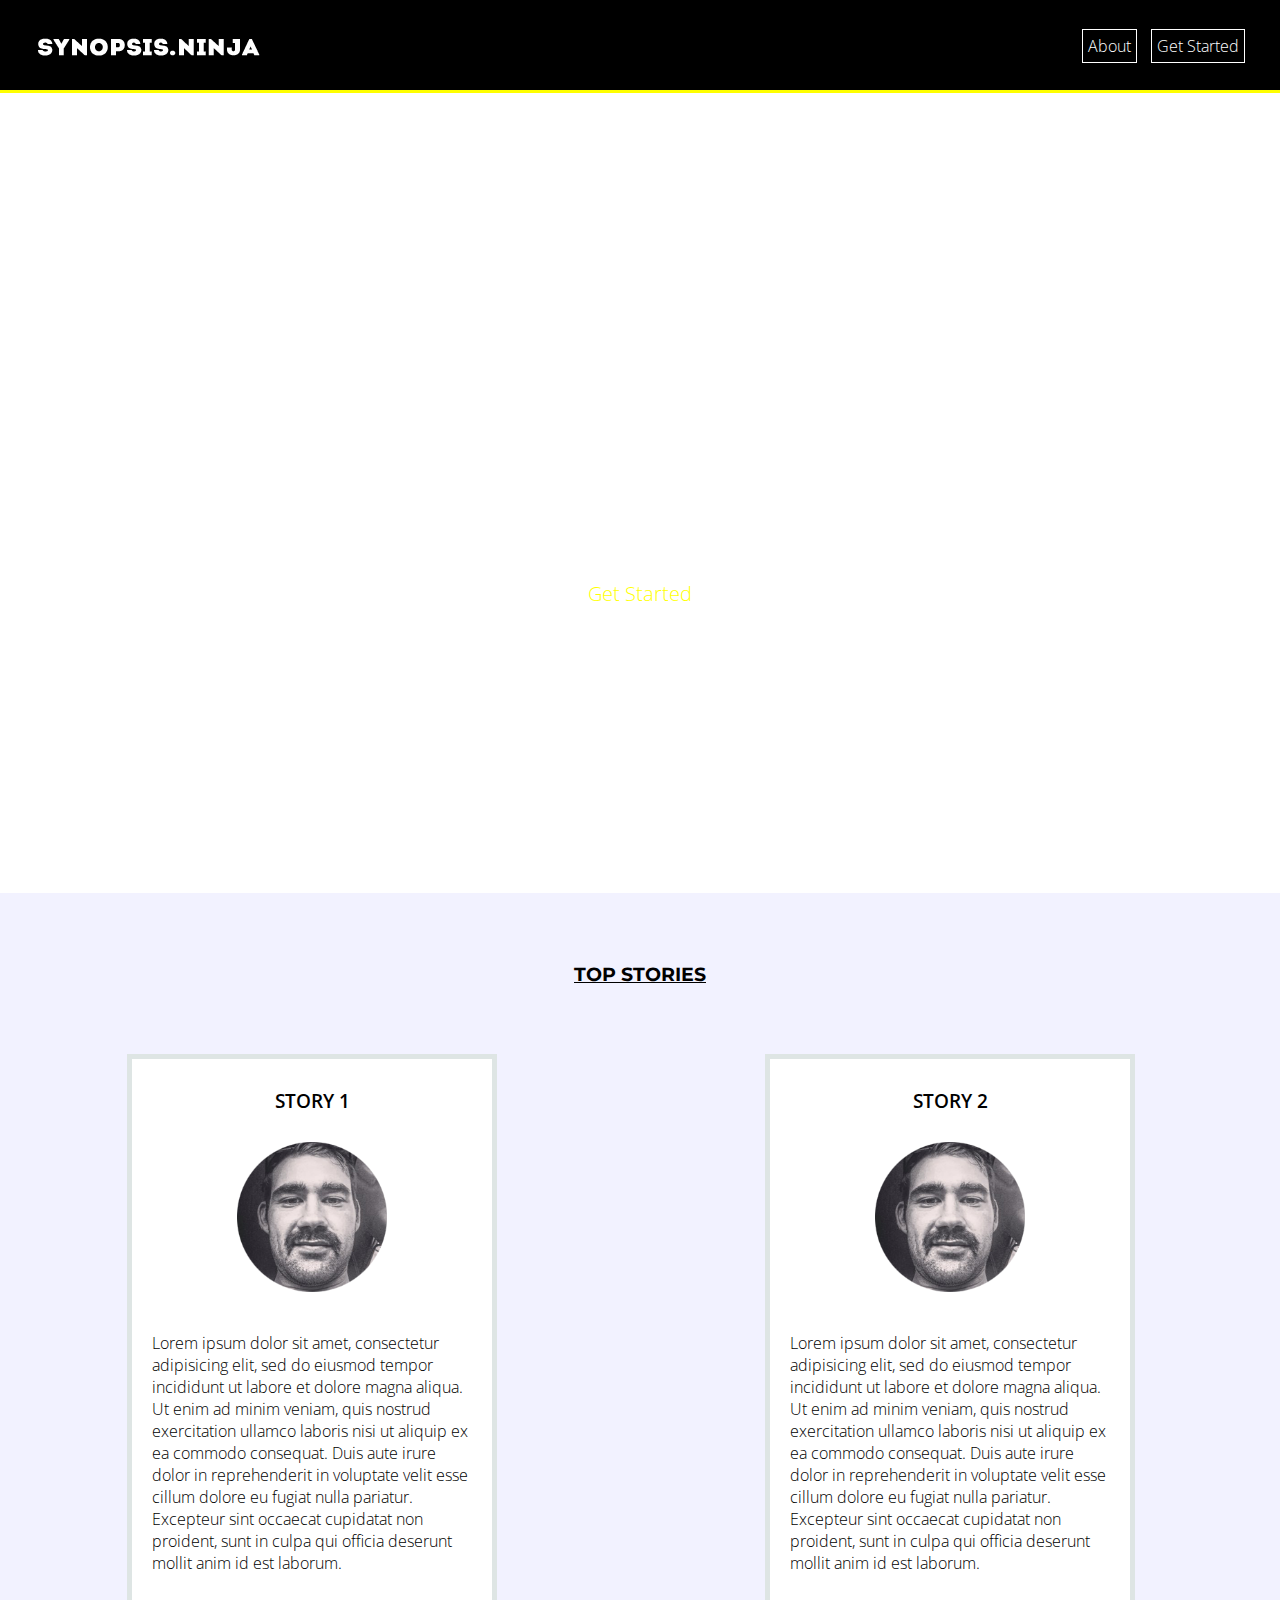
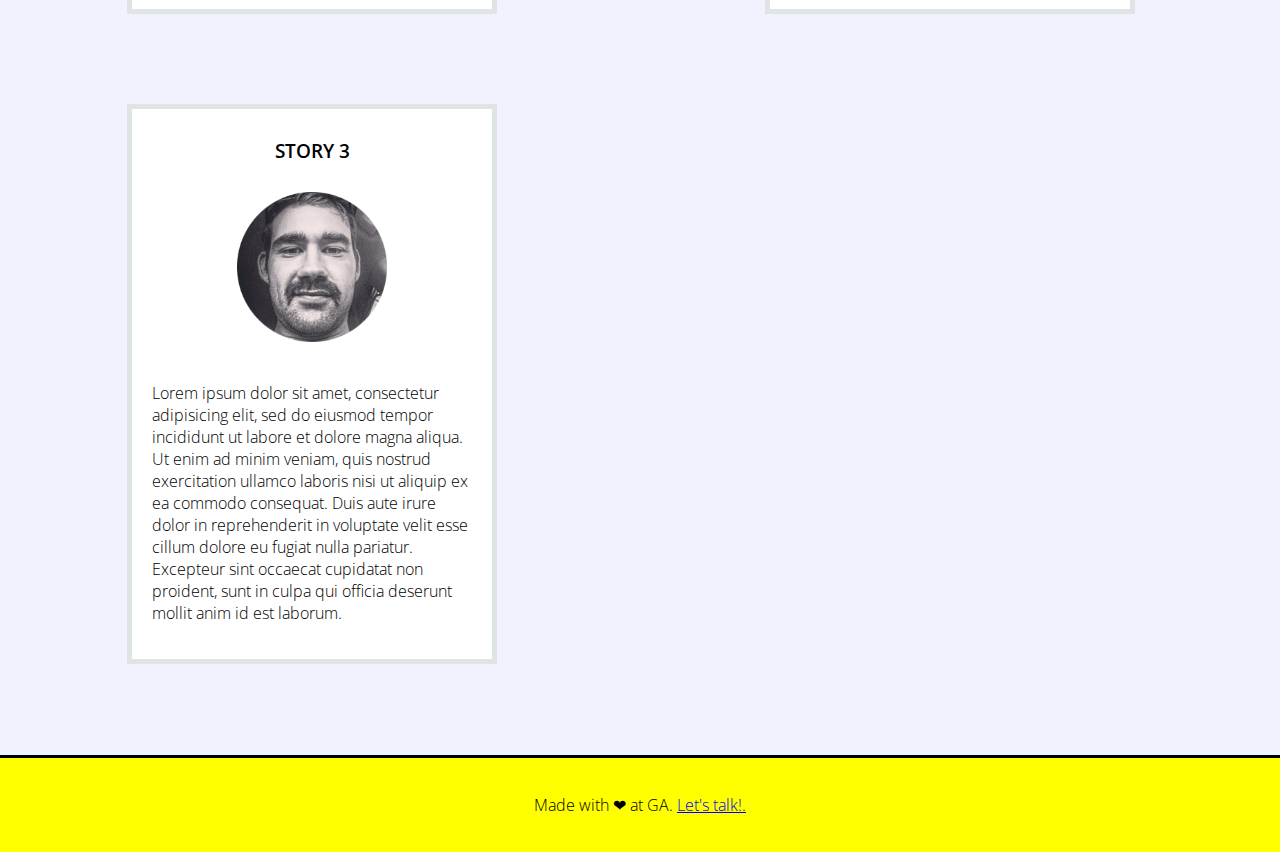
==== unit_3/index.html @ ac532c5b "Unit_3_homepage_v1" ====
<!DOCTYPE html>
<html>
<head>
	<link rel="stylesheet" type="text/css" href="css/style.css">
	<link href='https://fonts.googleapis.com/css?family=Open+Sans:400,300,300italic,600,700,800|Montserrat:400,700' rel='stylesheet' type='text/css'>
	<title>synopsis.ninja</title>
</head>

<body>

<header>

<div class="header">

	<img id="header_logo" <a href="index.html" src="images/logo.png" alt="logo" title="synopsis.ninja logo"></a>

	<ul id="header_nav_menu">
		<li><a href="#">About</a></li>
		<li><a href="#">Get Started</a></li>
	</ul>
	
</div>

</header>



<div class="landing_top">

	<h3 id="slogan"> Cutting long stories, short. </h3>

	<p id="landing_top_para"> Write, share and sell your short stories.</p>

	<a class="cta_button" href="..."> Get Started </a>

</div>

<div class="top_story_bar">

	<h3 id="top_story_header"> TOP STORIES </h3>

		<div class="top_story_1">
	
		<h3>Story 1</h3>
		<img class="top_story_img" src="images/top_story_img.png" alt="profile" title="customer profile pic">
		<p class="top_story_synopsis">Lorem ipsum dolor sit amet, consectetur adipisicing elit, sed do eiusmod
		tempor incididunt ut labore et dolore magna aliqua. Ut enim ad minim veniam,
		quis nostrud exercitation ullamco laboris nisi ut aliquip ex ea commodo
		consequat. Duis aute irure dolor in reprehenderit in voluptate velit esse
		cillum dolore eu fugiat nulla pariatur. Excepteur sint occaecat cupidatat non
		proident, sunt in culpa qui officia deserunt mollit anim id est laborum. </p>

		</div>

		<div class="top_story_1">
	
		<h3 class"top_story_h3">Story 2</h3>
		<img class="top_story_img" src="images/top_story_img.png" alt="profile" title="customer profile pic">
		<p>Lorem ipsum dolor sit amet, consectetur adipisicing elit, sed do eiusmod
		tempor incididunt ut labore et dolore magna aliqua. Ut enim ad minim veniam,
		quis nostrud exercitation ullamco laboris nisi ut aliquip ex ea commodo
		consequat. Duis aute irure dolor in reprehenderit in voluptate velit esse
		cillum dolore eu fugiat nulla pariatur. Excepteur sint occaecat cupidatat non
		proident, sunt in culpa qui officia deserunt mollit anim id est laborum. </p>

		</div>

		<div class="top_story_1">
	
		<h3>Story 3</h3>
		<img class="top_story_img" src="images/top_story_img.png" alt="profile" title="customer profile pic">
		<p>Lorem ipsum dolor sit amet, consectetur adipisicing elit, sed do eiusmod
		tempor incididunt ut labore et dolore magna aliqua. Ut enim ad minim veniam,
		quis nostrud exercitation ullamco laboris nisi ut aliquip ex ea commodo
		consequat. Duis aute irure dolor in reprehenderit in voluptate velit esse
		cillum dolore eu fugiat nulla pariatur. Excepteur sint occaecat cupidatat non
		proident, sunt in culpa qui officia deserunt mollit anim id est laborum. </p>

		</div>

</div>

<footer>
	
<p>Made with &#10084; at GA. <a href="mailto:bryan21@live.com.au">Let's talk!.</p> 

</footer>

</body>

</html>
---- unit_3/css/style.css ----
body {
	padding: 0;
	margin:0

}
header {
	height: 90px;
	width: 100%;
	background-color: black;
	border-bottom: yellow;
	border-bottom-style: solid;
}

#header_logo {
	float: left;
	padding: 30px;
}

#header_nav_menu {
	font-family: "Open Sans", sans-serif;
	font-weight: 300;
	list-style-type: none;
	text-align: right;
	padding:30px;
	margin: 0px;
}

#header_nav_menu li {
	display: inline-block;
	padding-top: 5px
}

#header_nav_menu a {
	text-decoration: none;
	color: white;
	padding: 5px;
	margin: 5px;
	border:1px;
	border-color: white;
	border-style: solid;
}

#header_nav_menu a:hover{
	font-weight:500;
	color: yellow;
}

.landing_top {
	height: 800px;
	background-image: url("/Users/brentryan/Documents/GA Web Design Course 2016/UNIT 3 - Principle of HTML & CSS/images/landing_image_left.jpg");
	background-size: 2400px 1900px;
	background-repeat: no-repeat;
	text-align: center;

}

#slogan {
	margin:0;
	padding-top: 300px;
	text-align: center;
	font-family: "Montserrat", sans-serif;
	color: white;
	font-weight: 700;
	font-size: 70px

}

#landing_top_para {
	font-family: "Open Sans", sans-serif;
	font-weight: 600;
	font-size: 30px;
	color: white;
	text-align: center;
}

.cta_button {

	margin: 5px;
	padding: 5px;
	border-color: white;
	border-style: solid;
	border-width:1px;
	text-decoration: none;
	color: yellow;
	font-family: "Open Sans", sans-serif;
	font-weight: 300;
	font-size: 20px;

}
	
.cta_button:hover {
	font-weight:500;
	color: yellow;
	border-color: black;
	background-color: black;

}

.top_story_bar {
	background-color:#F2F2FF;
	padding:1px;
	text-decoration:underline;
	overflow: hidden;

}
	
#top_story_header{
	font-family: "Montserrat", sans-serif;
	font-size: 400;
	text-align: center;
	color: black;
	padding: 50px;

}

.top_story_1{
	float: left;
	margin-right:142px;
	margin-bottom: 90px;
	margin-left:126px;
	margin-bottom: 90px;
	height: 550px;
	width:360px;
	border-color: #DEE5E4;
	border-style: solid;
	border-width:5px;
	color:black;
	background-color: white;

}

.top_story_1 h3{
	font-family: "Open Sans", sans-serif;
	font-weight: 600;
	text-align: center;
	text-transform: uppercase;
	padding-top:10px;
}


.top_story_img {
	padding-top:10px;
	padding-left: 105px;
	height:150px;
	width: 150px;
}

.top_story_1 p {
	font-family: "Open Sans", sans-serif;
	font-size: 100;
	font-weight: 300;
	padding: 20px;


	
}
footer {
	font-family: "Open Sans", sans-serif;
	font-weight: 300;
	text-align: center;
	padding: 20px;
	background-color: yellow;
	border-top: black;
	border-top-style: solid;

}
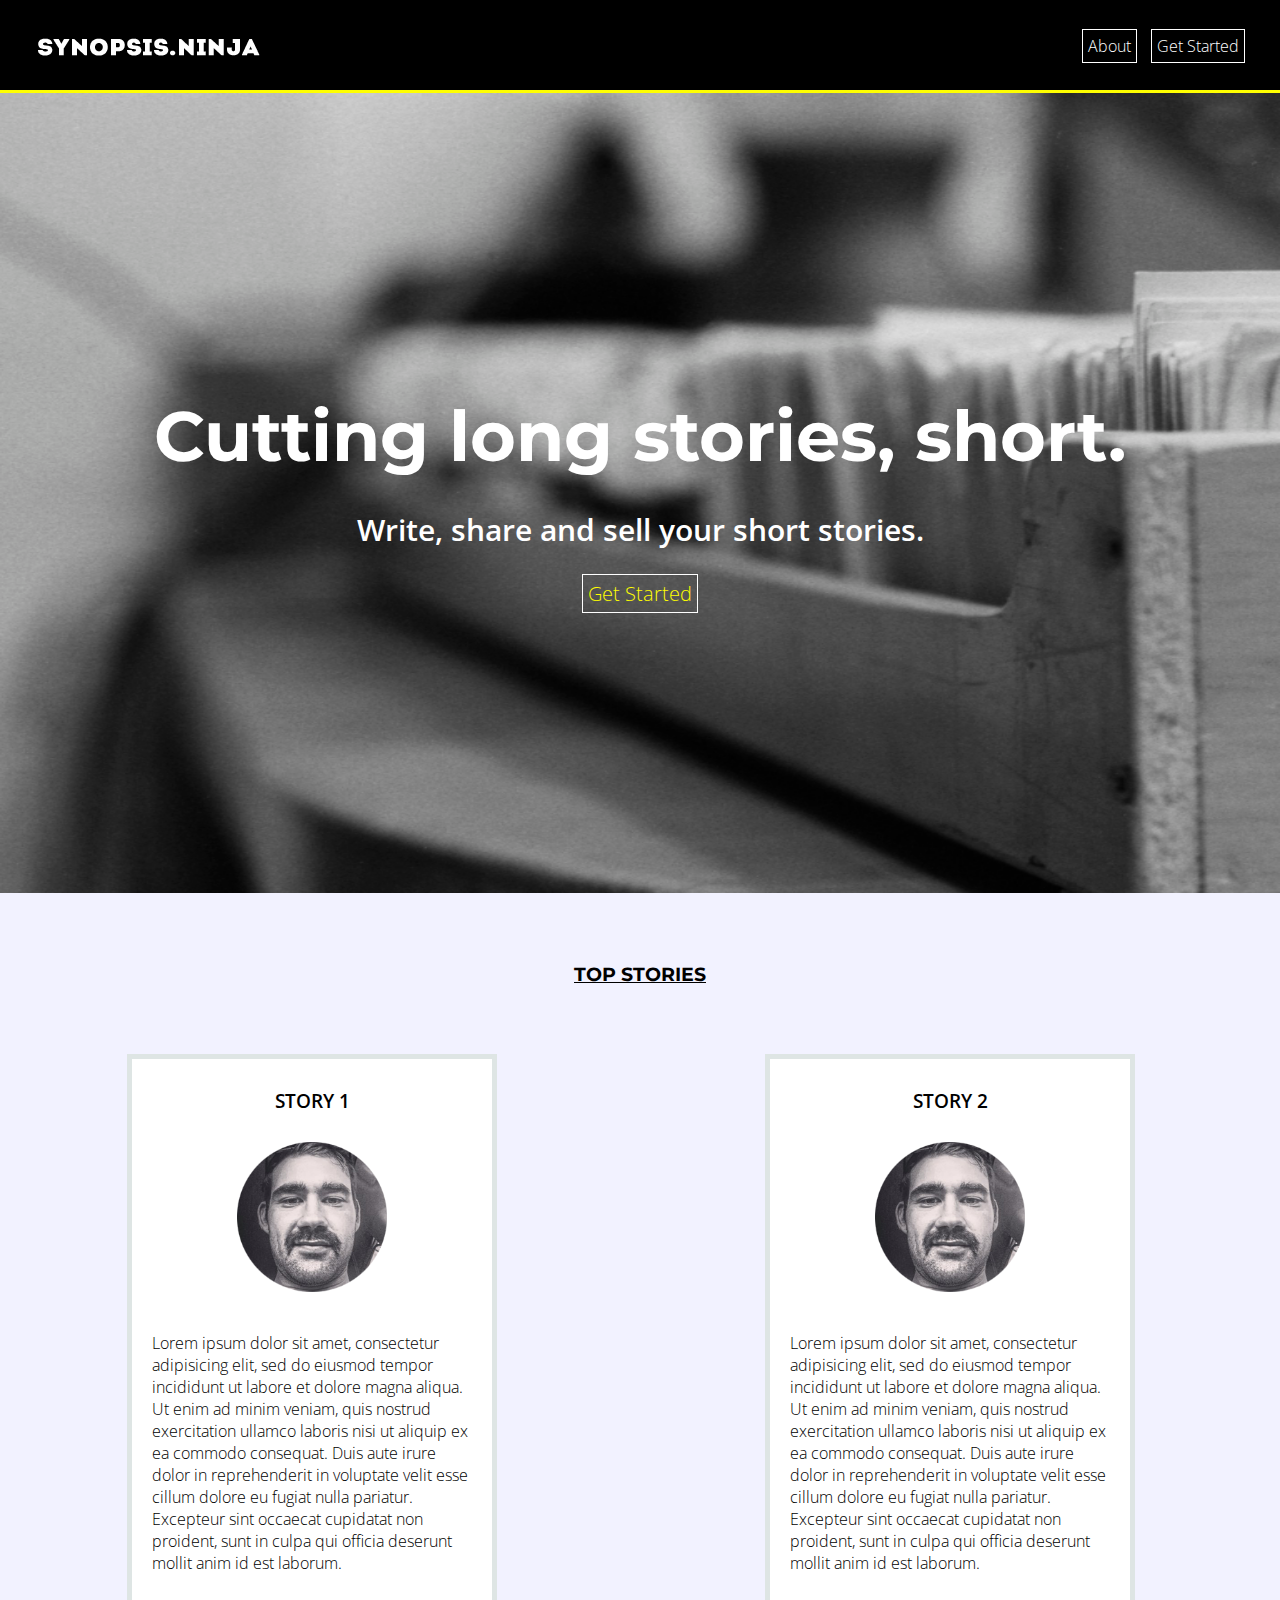
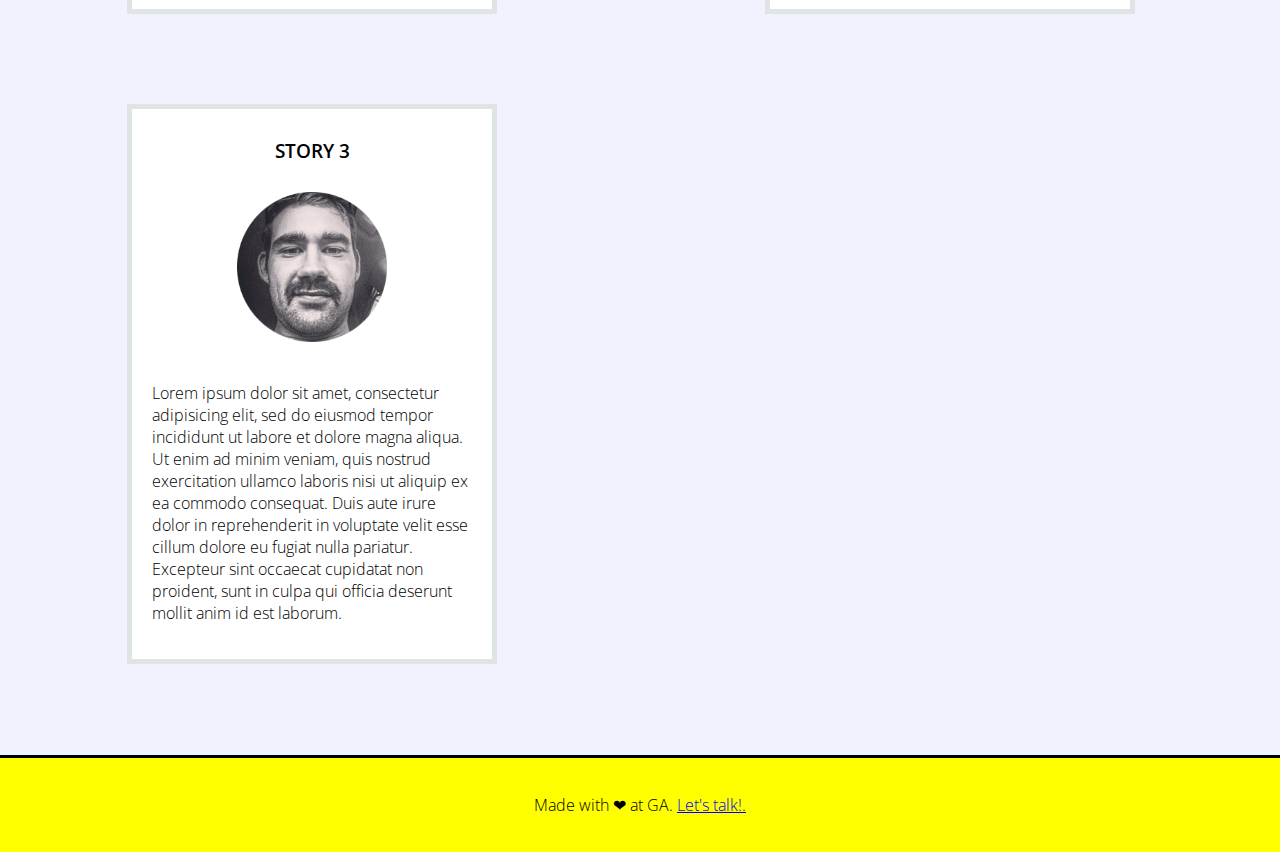
==== commit 1d6c5f8f: "unit_3_homepage_v3" ====
--- a/unit_3/index.html
+++ b/unit_3/index.html
@@ -12,7 +12,7 @@
 
 <div class="header">
 
-	<img id="header_logo" <a href="index.html" src="images/logo.png" alt="logo" title="synopsis.ninja logo"></a>
+	<img id="header_logo" <a href="index.html" src="css/images/logo.png" alt="logo" title="synopsis.ninja logo"></a>
 
 	<ul id="header_nav_menu">
 		<li><a href="#">About</a></li>
@@ -42,7 +42,7 @@
 		<div class="top_story_1">
 	
 		<h3>Story 1</h3>
-		<img class="top_story_img" src="images/top_story_img.png" alt="profile" title="customer profile pic">
+		<img class="top_story_img" src="css/images/top_story_img.png" alt="profile" title="customer profile pic">
 		<p class="top_story_synopsis">Lorem ipsum dolor sit amet, consectetur adipisicing elit, sed do eiusmod
 		tempor incididunt ut labore et dolore magna aliqua. Ut enim ad minim veniam,
 		quis nostrud exercitation ullamco laboris nisi ut aliquip ex ea commodo
@@ -55,7 +55,7 @@
 		<div class="top_story_1">
 	
 		<h3 class"top_story_h3">Story 2</h3>
-		<img class="top_story_img" src="images/top_story_img.png" alt="profile" title="customer profile pic">
+		<img class="top_story_img" src="css/images/top_story_img.png" alt="profile" title="customer profile pic">
 		<p>Lorem ipsum dolor sit amet, consectetur adipisicing elit, sed do eiusmod
 		tempor incididunt ut labore et dolore magna aliqua. Ut enim ad minim veniam,
 		quis nostrud exercitation ullamco laboris nisi ut aliquip ex ea commodo
@@ -68,7 +68,7 @@
 		<div class="top_story_1">
 	
 		<h3>Story 3</h3>
-		<img class="top_story_img" src="images/top_story_img.png" alt="profile" title="customer profile pic">
+		<img class="top_story_img" src="css/images/top_story_img.png" alt="profile" title="customer profile pic">
 		<p>Lorem ipsum dolor sit amet, consectetur adipisicing elit, sed do eiusmod
 		tempor incididunt ut labore et dolore magna aliqua. Ut enim ad minim veniam,
 		quis nostrud exercitation ullamco laboris nisi ut aliquip ex ea commodo
--- a/unit_3/css/style.css
+++ b/unit_3/css/style.css
@@ -49,8 +49,8 @@
 
 .landing_top {
 	height: 800px;
-	background-image: url("/Users/brentryan/Documents/GA Web Design Course 2016/UNIT 3 - Principle of HTML & CSS/images/landing_image_left.jpg");
-	background-size: 2400px 1900px;
+	background-image: url("images/landing.png");
+	background-size: 2000px 1000px;
 	background-repeat: no-repeat;
 	text-align: center;
 
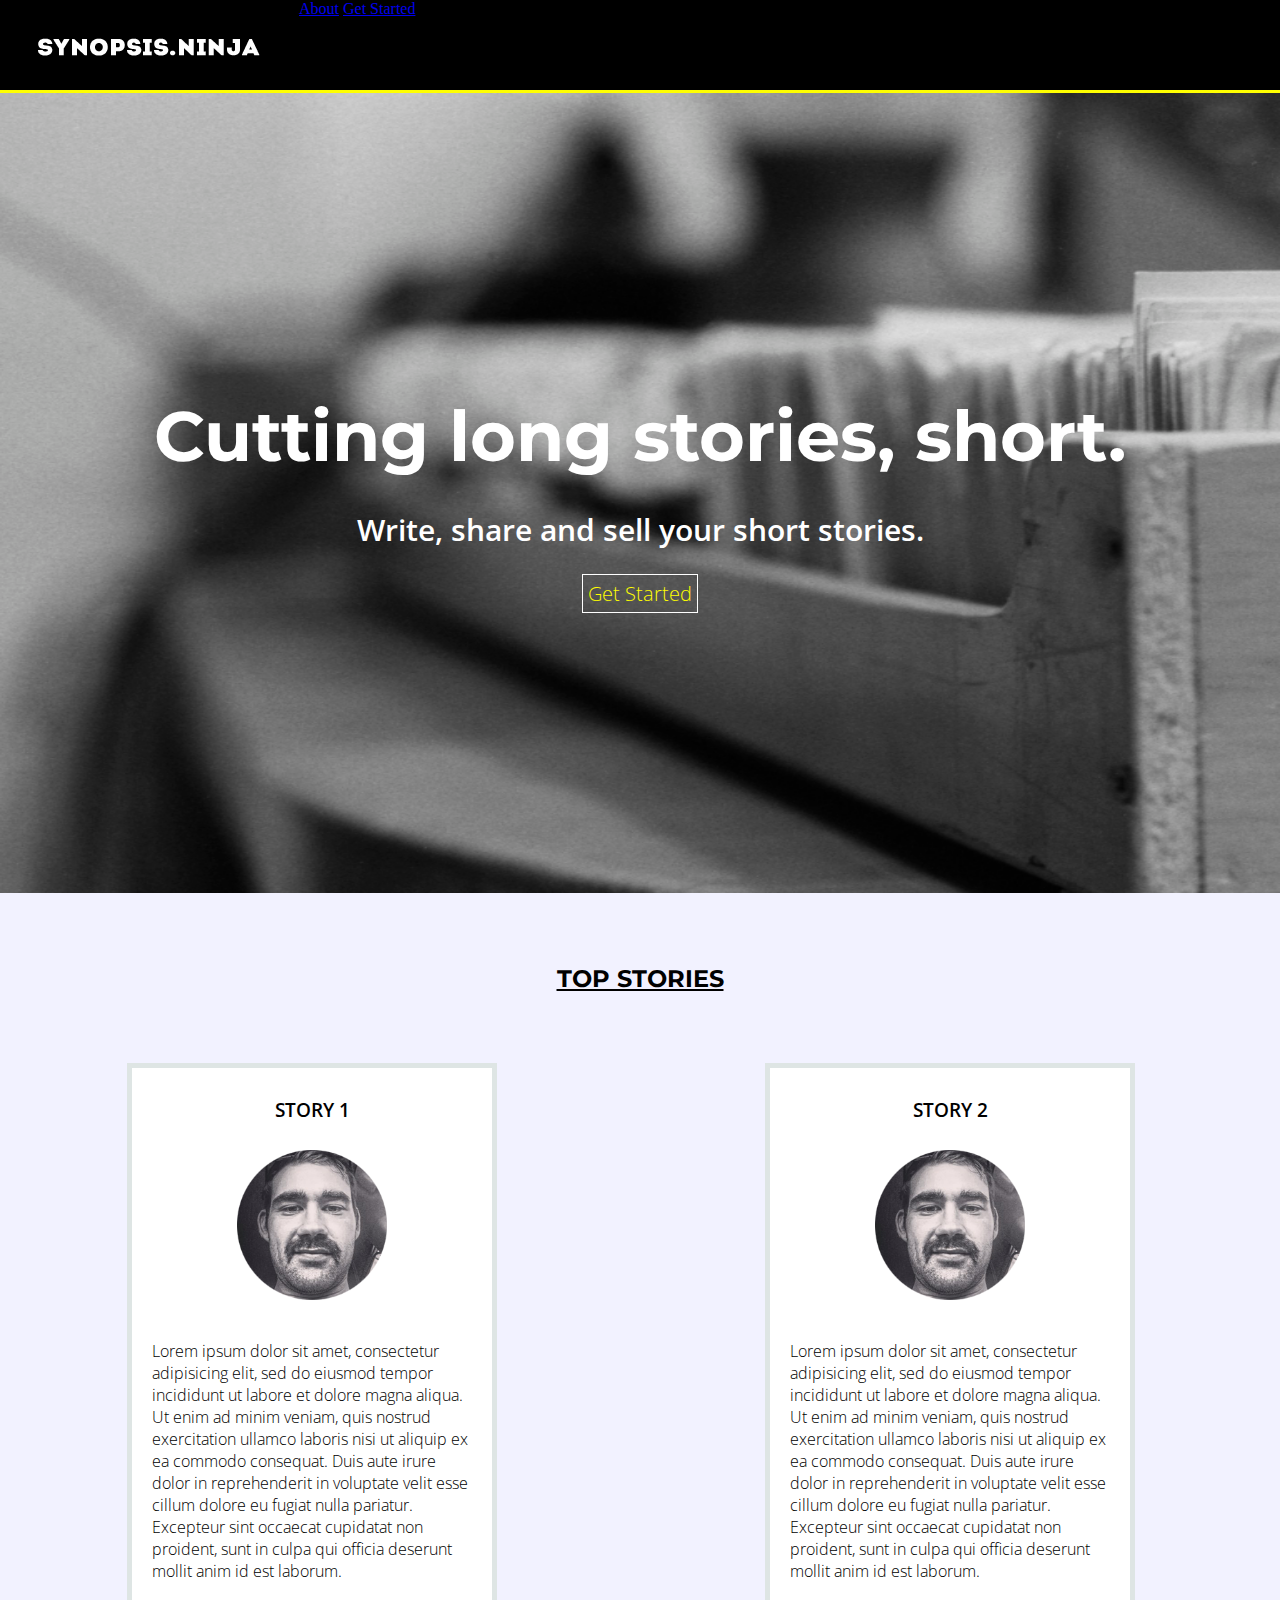
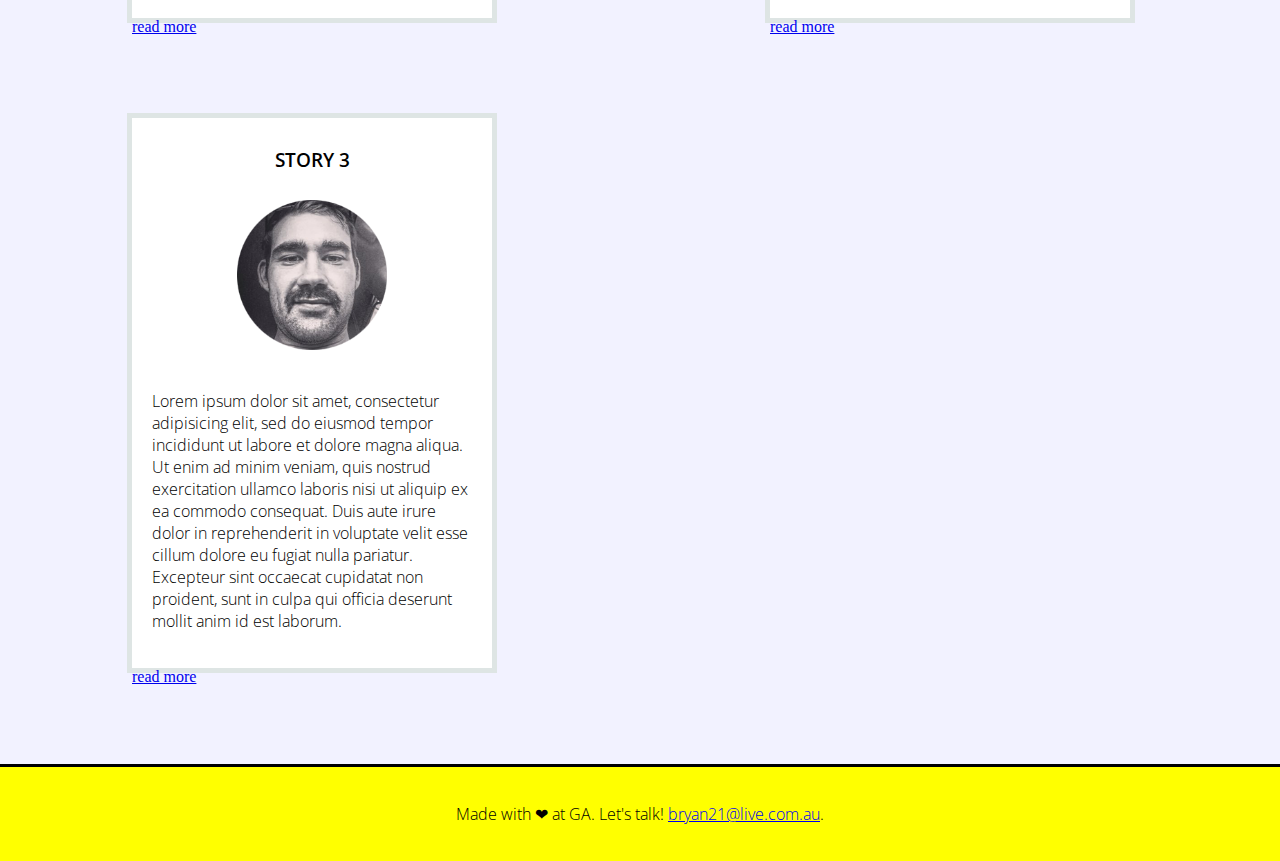
==== commit 75b6712f: "Update index.html" ====
--- a/unit_3/index.html
+++ b/unit_3/index.html
@@ -5,89 +5,57 @@
 	<link href='https://fonts.googleapis.com/css?family=Open+Sans:400,300,300italic,600,700,800|Montserrat:400,700' rel='stylesheet' type='text/css'>
 	<title>synopsis.ninja</title>
 </head>
-
 <body>
-
-<header>
-
-<div class="header">
-
-	<img id="header_logo" <a href="index.html" src="css/images/logo.png" alt="logo" title="synopsis.ninja logo"></a>
-
-	<ul id="header_nav_menu">
-		<li><a href="#">About</a></li>
-		<li><a href="#">Get Started</a></li>
-	</ul>
-	
-</div>
-
-</header>
-
-
-
-<div class="landing_top">
-
-	<h3 id="slogan"> Cutting long stories, short. </h3>
-
-	<p id="landing_top_para"> Write, share and sell your short stories.</p>
-
-	<a class="cta_button" href="..."> Get Started </a>
-
-</div>
-
-<div class="top_story_bar">
-
-	<h3 id="top_story_header"> TOP STORIES </h3>
-
-		<div class="top_story_1">
-	
-		<h3>Story 1</h3>
-		<img class="top_story_img" src="css/images/top_story_img.png" alt="profile" title="customer profile pic">
-		<p class="top_story_synopsis">Lorem ipsum dolor sit amet, consectetur adipisicing elit, sed do eiusmod
-		tempor incididunt ut labore et dolore magna aliqua. Ut enim ad minim veniam,
-		quis nostrud exercitation ullamco laboris nisi ut aliquip ex ea commodo
-		consequat. Duis aute irure dolor in reprehenderit in voluptate velit esse
-		cillum dolore eu fugiat nulla pariatur. Excepteur sint occaecat cupidatat non
-		proident, sunt in culpa qui officia deserunt mollit anim id est laborum. </p>
-
-		</div>
-
-		<div class="top_story_1">
-	
-		<h3 class"top_story_h3">Story 2</h3>
-		<img class="top_story_img" src="css/images/top_story_img.png" alt="profile" title="customer profile pic">
-		<p>Lorem ipsum dolor sit amet, consectetur adipisicing elit, sed do eiusmod
-		tempor incididunt ut labore et dolore magna aliqua. Ut enim ad minim veniam,
-		quis nostrud exercitation ullamco laboris nisi ut aliquip ex ea commodo
-		consequat. Duis aute irure dolor in reprehenderit in voluptate velit esse
-		cillum dolore eu fugiat nulla pariatur. Excepteur sint occaecat cupidatat non
-		proident, sunt in culpa qui officia deserunt mollit anim id est laborum. </p>
-
-		</div>
-
-		<div class="top_story_1">
-	
-		<h3>Story 3</h3>
-		<img class="top_story_img" src="css/images/top_story_img.png" alt="profile" title="customer profile pic">
-		<p>Lorem ipsum dolor sit amet, consectetur adipisicing elit, sed do eiusmod
-		tempor incididunt ut labore et dolore magna aliqua. Ut enim ad minim veniam,
-		quis nostrud exercitation ullamco laboris nisi ut aliquip ex ea commodo
-		consequat. Duis aute irure dolor in reprehenderit in voluptate velit esse
-		cillum dolore eu fugiat nulla pariatur. Excepteur sint occaecat cupidatat non
-		proident, sunt in culpa qui officia deserunt mollit anim id est laborum. </p>
-
-		</div>
-
-</div>
-
-<footer>
-	
-<p>Made with &#10084; at GA. <a href="mailto:bryan21@live.com.au">Let's talk!.</p> 
-
-</footer>
-
+	<header class="clearfix">
+		<a href="index.html"></a><img id="header_logo" src="css/images/logo.png" alt="synopsis.ninja logo"></a>
+		<nav>
+			<a href="#">About</a>
+			<a href="#">Get Started</a>
+		</nav>
+	</header>
+	<section class="landing_top">
+		<h1 id="slogan"> Cutting long stories, short. </h1>
+		<p id="landing_top_para"> Write, share and sell your short stories.</p>
+		<a class="cta_button" href="#"> Get Started </a>
+	</section>
+	<section class="top_story_bar">
+		<h2 id="top_story_header"> TOP STORIES </h2>
+		<section class="top_story_1">
+			<h3>Story 1</h3>
+			<img class="top_story_img" src="css/images/top_story_img.png" alt="profile" title="customer profile pic">
+			<p class="top_story_synopsis">Lorem ipsum dolor sit amet, consectetur adipisicing elit, sed do eiusmod
+			tempor incididunt ut labore et dolore magna aliqua. Ut enim ad minim veniam,
+			quis nostrud exercitation ullamco laboris nisi ut aliquip ex ea commodo
+			consequat. Duis aute irure dolor in reprehenderit in voluptate velit esse
+			cillum dolore eu fugiat nulla pariatur. Excepteur sint occaecat cupidatat non
+			proident, sunt in culpa qui officia deserunt mollit anim id est laborum. </p>
+			<a href="#">read more</a>
+		</section>
+		<section class="top_story_1">
+			<h3 class"top_story_h3">Story 2</h3>
+			<img class="top_story_img" src="css/images/top_story_img.png" alt="profile" title="customer profile pic">
+			<p>Lorem ipsum dolor sit amet, consectetur adipisicing elit, sed do eiusmod
+			tempor incididunt ut labore et dolore magna aliqua. Ut enim ad minim veniam,
+			quis nostrud exercitation ullamco laboris nisi ut aliquip ex ea commodo
+			consequat. Duis aute irure dolor in reprehenderit in voluptate velit esse
+			cillum dolore eu fugiat nulla pariatur. Excepteur sint occaecat cupidatat non
+			proident, sunt in culpa qui officia deserunt mollit anim id est laborum. </p>
+			<a href="#">read more</a>
+		</section>
+		<section class="top_story_1">
+			<h3>Story 3</h3>
+			<img class="top_story_img" src="css/images/top_story_img.png" alt="profile" title="customer profile pic">
+			<p>Lorem ipsum dolor sit amet, consectetur adipisicing elit, sed do eiusmod
+			tempor incididunt ut labore et dolore magna aliqua. Ut enim ad minim veniam,
+			quis nostrud exercitation ullamco laboris nisi ut aliquip ex ea commodo
+			consequat. Duis aute irure dolor in reprehenderit in voluptate velit esse
+			cillum dolore eu fugiat nulla pariatur. Excepteur sint occaecat cupidatat non
+			proident, sunt in culpa qui officia deserunt mollit anim id est laborum. </p>
+			<a href="#">read more</a>
+		</section>
+	</section>
+	<footer>
+		<p>Made with &#10084; at GA. Let's talk! <a href="mailto:bryan21@live.com.au">bryan21@live.com.au</a>.</p>
+	</footer>
 </body>
-
 </html>
-
-
